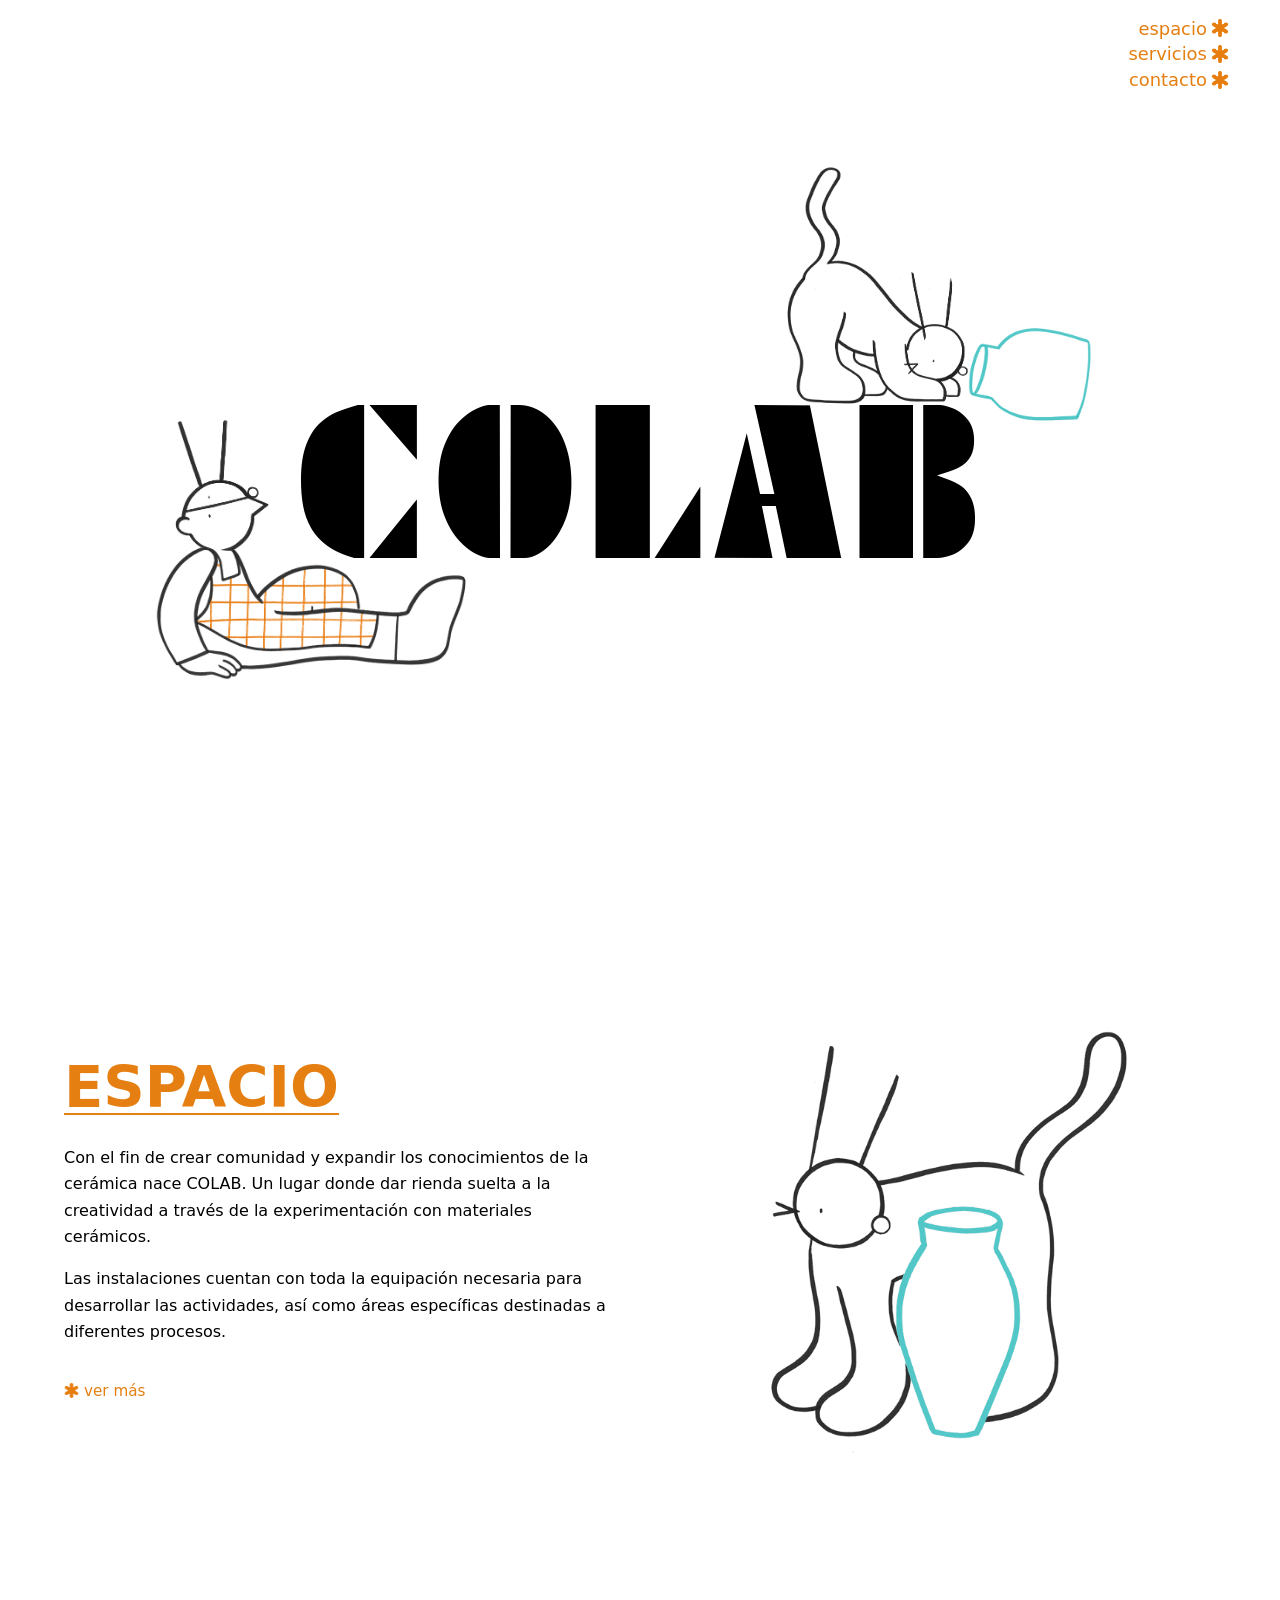
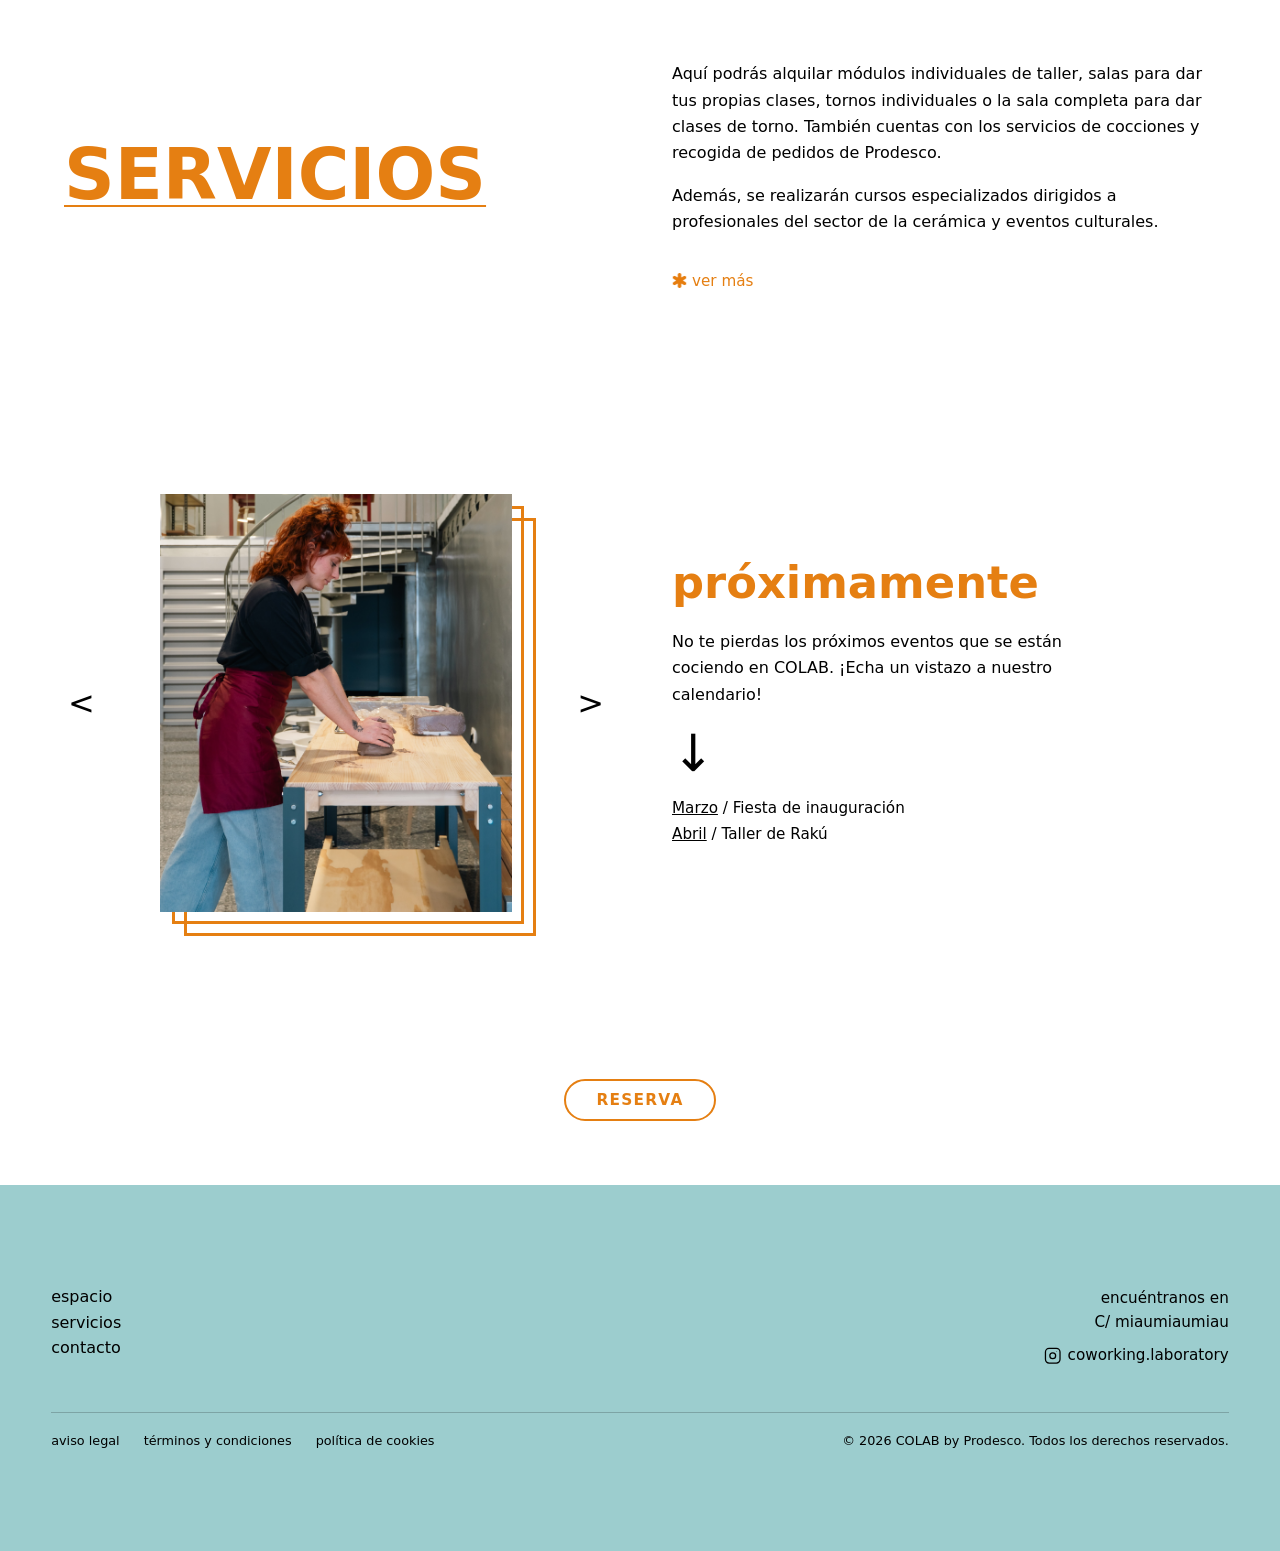
==== index.html @ 1be9f6cc "correcciones pequeñas" ====
<!DOCTYPE html>
<html lang="es">
<head>
    <meta charset="UTF-8">
    <meta name="viewport" content="width=device-width, initial-scale=1.0">
    <meta name="author" content="CoworkingLaboratorio">
    <meta name="description"
          content="COLAB — Espacio de coworking cerámico en el que crear comunidad, aprender y experimentar con materiales cerámicos.">
    <meta name="keywords"
          content="coworking, cerámica, taller, espacio creativo, COLAB, Prodesco, cursos cerámica, torno, rakú">
    <link rel="preload" href="./estilos/fonts/Futurebk.ttf" as="font" type="font/ttf" crossorigin>
    <link rel="stylesheet" href="estilos/styles.css">
    <title>COLAB — Coworking Cerámico</title>
</head>
<body>


<!-- *********************************************************
     HERO
     ********************************************************* -->
<header class="hero">

    <!-- * Nav arriba derecha -->
    <nav class="main-nav" aria-label="Navegación principal">
        <a href="#espacio">
            espacio
            <span class="icono-links" aria-hidden="true">
          <img class="icono-links-normal" src="multi/asterisconaranja.svg" alt="">
          <img class="icono-links-hover" src="multi/azul_def_asterisco.svg" alt="">
        </span>
        </a>
        <a href="#servicios">
            servicios
            <span class="icono-links" aria-hidden="true">
          <img class="icono-links-normal" src="multi/asterisconaranja.svg" alt="">
          <img class="icono-links-hover" src="multi/azul_def_asterisco.svg" alt="">
        </span>
        </a>
        <a href="contacto.html">
            contacto
            <span class="icono-links" aria-hidden="true">
          <img class="icono-links-normal" src="multi/asterisconaranja.svg" alt="">
          <img class="icono-links-hover" src="multi/azul_def_asterisco.svg" alt="">
        </span>
        </a>
    </nav>

    <!-- * SVG principal: texto + ilustraciones en un único sistema de coordenadas.
           Todo escala junto como una imagen, nada se desalinea entre pantallas.
           viewBox="0 -30 1400 710" define el espacio de coordenadas del diseño. -->
    <div class="hero-stage">
        <svg class="hero-svg"
             viewBox="0 0 1400 710"
             xmlns="http://www.w3.org/2000/svg"
             xmlns:xlink="http://www.w3.org/1999/xlink"
             role="img"
             aria-label="COLAB — Coworking Cerámico">

            <defs>
                <!-- * clipPath del texto
                       SVG incluye métricas completas de fuente en su caja (espacio fantasma).
                       Este rect recorta solo la zona visible de las letras mayúsculas.
                       Si el texto se corta por arriba: bajar y="290"
                       Si el texto se corta por abajo:  aumentar height="210" -->
                <clipPath id="texto-clip">
                    <rect x="260" y="290" width="890" height="210"/>
                </clipPath>
            </defs>

            <!-- * Ilustración hombre (izquierda)
                   Mover:   x = horizontal, y = vertical
                   Tamaño:  width — el height se calcula: height = width / 1.16
                            (ratio original del SVG: 788px ancho / 678px alto = 1.16)
                   Ejemplo al 70% del tamaño actual: width="301" height="259" -->
            <image href="multi/ILUS MAIN.svg"
                   x="80" y="300"
                   width="430" height="370"
                   preserveAspectRatio="xMinYMin meet"/>

            <!-- * Ilustración gato (derecha)
                   Mover:   x = horizontal, y = vertical
                   Tamaño:  width — el height se calcula: height = width / 1.10
                            (ratio original del SVG: 825px ancho / 747px alto = 1.10)
                   Ejemplo al 70% del tamaño actual: width="280" height="253" -->
            <image href="multi/ILUS MAIN GATO.svg"
                   x="880" y="-20"
                   width="400" height="362"
                   preserveAspectRatio="xMinYMin meet"/>

            <!-- * Texto COLAB
                   Mover horizontal: cambiar x
                   Mover vertical:   cambiar y (es la baseline, no el borde superior)
                   Tamaño:           cambiar font-size (y ajustar y proporcionalmente)
                   Si modificas posición o tamaño, actualiza también el clipPath de arriba -->
            <text class="hero-svg-text"
                  x="270" y="490"
                  font-family="FutureBK, sans-serif"
                  font-size="240"
                  letter-spacing="8"
                  fill="#000000"
                  text-anchor="start"
                  clip-path="url(#texto-clip)">COLAB
            </text>

        </svg>
    </div>

</header>


<main>

    <!-- *********************************************************
         ESPACIO
         ********************************************************* -->
    <section id="espacio" class="section section-espacio">
        <div class="section-inner">

            <!-- * Columna de texto -->
            <div class="col-texto">
                <h2 class="titulo-seccion">ESPACIO</h2>
                <p>
                    Con el fin de crear comunidad y expandir los conocimientos de la cerámica nace COLAB.
                    Un lugar donde dar rienda suelta a la creatividad a través de la experimentación
                    con materiales cerámicos.
                </p>
                <p>
                    Las instalaciones cuentan con toda la equipación necesaria para desarrollar las
                    actividades, así como áreas específicas destinadas a diferentes procesos.
                </p>
                <div class="link-ver-mas">
            <span class="link-ver-mas-icono" aria-hidden="true">
              <img src="multi/asterisconaranja.svg" alt="">
            </span>
                    <a href="#">
                        <span class="link-ver-mas-texto">ver más</span>
                    </a>
                </div>
            </div>

            <!-- * Columna de imagen -->
            <div class="col-imagen">
                <img src="multi/ILUS ESPACIO.svg" alt="Ilustración del espacio COLAB">
            </div>

        </div>
    </section>


    <!-- *********************************************************
         SERVICIOS
         ********************************************************* -->
    <section id="servicios" class="section section-servicios">
        <div class="section-inner">

            <!-- * Título grande a la izquierda -->
            <div class="col-titulo-grande">
                <h2 class="titulo-seccion">SERVICIOS</h2>
            </div>

            <!-- * Texto a la derecha -->
            <div class="col-texto">
                <p>
                    Aquí podrás alquilar módulos individuales de taller, salas para dar tus propias
                    clases, tornos individuales o la sala completa para dar clases de torno. También
                    cuentas con los servicios de cocciones y recogida de pedidos de Prodesco.
                </p>
                <p>
                    Además, se realizarán cursos especializados dirigidos a profesionales del sector
                    de la cerámica y eventos culturales.
                </p>
                <div class="link-ver-mas">
            <span class="link-ver-mas-icono" aria-hidden="true">
              <img src="multi/asterisconaranja.svg" alt="">
            </span>
                    <a href="#">
                        <span class="link-ver-mas-texto">ver más</span>
                    </a>
                </div>
            </div>

        </div>
    </section>


    <!-- *********************************************************
         PROXIMAMENTE / CALENDARIO
         ********************************************************* -->
    <section id="calendario" class="section section-proximamente">
        <div class="section-inner">

            <!-- * Slider de fotos con marcos naranjas -->
            <div class="proximamente-media">
                <div class="proximamente-slider">

                    <!-- * Marcos decorativos detras de la foto -->
                    <div class="slider-frame slider-frame--1" aria-hidden="true"></div>
                    <div class="slider-frame slider-frame--2" aria-hidden="true"></div>

                    <!-- * Fotos del slider: añadir o quitar <div class="slide"> para más imágenes
                           La primera lleva "slide--active" para que se muestre al cargar -->
                    <div class="proximamente-track" role="region" aria-label="Galería de imágenes">
                        <div class="slide slide--active">
                            <img src="multi/DSC02735.JPG" alt="Espacio COLAB — fotografía 1">
                        </div>
                        <div class="slide">
                            <img src="multi/DSC02740.JPG" alt="Espacio COLAB — fotografía 2">
                        </div>
                        <div class="slide">
                            <img src="multi/DSC02772.JPG" alt="Espacio COLAB — fotografía 3">
                        </div>
                    </div>
                </div>

                <!-- * Flechas de navegación del slider -->
                <button class="proximamente-arrow proximamente-arrow-left"
                        id="prevSlide"
                        aria-label="Imagen anterior">&lt;
                </button>
                <button class="proximamente-arrow proximamente-arrow-right"
                        id="nextSlide"
                        aria-label="Imagen siguiente">&gt;
                </button>
            </div>

            <!-- * Texto y lista de eventos -->
            <div class="proximamente-content">
                <h2>próximamente</h2>
                <p>
                    No te pierdas los próximos eventos que se están cociendo en COLAB.
                    ¡Echa un vistazo a nuestro calendario!
                </p>
                <div class="proximamente-down-arrow" aria-hidden="true">↓</div>
                <!-- * Lista de eventos: añadir <li> para nuevos eventos -->
                <ul class="proximamente-lista">
                    <li><a href="#">Marzo</a> / Fiesta de inauguración</li>
                    <li><a href="#">Abril</a> / Taller de Rakú</li>
                </ul>
            </div>

        </div>
    </section>

    <!-- * Botón de reserva — aparece centrado debajo de la sección próximamente -->
    <div class="btn-reserva-wrap">
        <a href="#" class="btn-reserva">RESERVA</a>
    </div>


    <!-- *********************************************************
         FOOTER
         ********************************************************* -->
    <footer id="contacto" class="section footer-top">

        <!-- * Fila superior: nav izquierda, contacto derecha -->
        <div class="footer-top-inner">

            <!-- * Nav -->
            <nav class="footer-nav" aria-label="Navegación footer">
                <a href="espacio.html">espacio</a>
                <a href="#servicios">servicios</a>
                <a href="contacto.html">contacto</a>
            </nav>

            <!-- * Contacto: dirección + instagram con icono -->
            <div class="footer-contact">
                <p>encuéntranos en<br>C/ miaumiaumiau</p>
                <!-- * Enlace de instagram con icono SVG inline -->
                <a href="https://instagram.com/coworking.laboratory"
                   class="footer-instagram"
                   target="_blank"
                   rel="noopener noreferrer"
                   aria-label="Instagram de COLAB">
                    <svg viewBox="0 0 24 24" fill="none" stroke="currentColor"
                         stroke-width="1.75" stroke-linecap="round" stroke-linejoin="round"
                         aria-hidden="true">
                        <rect x="2" y="2" width="20" height="20" rx="5" ry="5"/>
                        <circle cx="12" cy="12" r="4"/>
                        <circle cx="17.5" cy="6.5" r="0.5" fill="currentColor" stroke="none"/>
                    </svg>
                    coworking.laboratory
                </a>
            </div>

        </div>

        <!-- * Legal — el año lo rellena el JS automáticamente -->
        <div class="footer-legal">
            <a href="#">aviso legal</a>
            <a href="#">términos y condiciones</a>
            <a href="#">política de cookies</a>
            <p class="footer-copyright">© <span class="year"></span> COLAB by Prodesco. Todos los derechos reservados.
            </p>
        </div>

    </footer>

</main>

<script src="scripts/script.js"></script>
</body>
</html>

<!--

RESPONSIVE!!!!!!!!!!!!!!!!!!!!!
OPTIMIZAR CODIGO
AJUSTAR TAMAÑOSs
DESAPARECER EL MENU HASTA EL PRIMER CLIC
CORREGIR FUENTES (WOFF2 Y WFOFF)
CORREGIR TEXTOS
PALABRAS CLAVE DE METADATOS
ALTS PARA FOTOS 
REVISAR CODIGO

-->
---- estilos/styles.css ----
/* *********************************************************
   VARIABLES
   Cambiar un valor aquí lo actualiza en toda la web.
   ********************************************************* */
:root {
    /* Colores principales */
    --c-naranja: #E57F12;
    --c-azul: #9CCDCE;
    --c-negro: #000000;
    --c-blanco: #ffffff;

    /* Tipografía */
    --font-base: system-ui, -apple-system, BlinkMacSystemFont, "Segoe UI", sans-serif;
    --font-display: "FutureBK", sans-serif;

    /* Espaciado de secciones
       clamp(mínimo, preferido, máximo)
       El valor preferido en vw hace que escale suavemente con la pantalla */
    --section-pad-v: clamp(4rem, 8vw, 9rem);
    --section-pad-h: clamp(1.5rem, 4vw, 6vw);

    /* Gap entre columnas dentro de las secciones */
    --section-gap: clamp(2rem, 5vw, 5rem);

    /* Punto de ruptura en el que las columnas se apilan.
       Cuando cada columna no puede tener 28rem de ancho, se apilan solas.
       Cambiar este valor ajusta cuándo ocurre el cambio de layout. */
    --col-break: 28rem;

    /* Transiciones */
    --trans: 0.35s ease;
    --trans-fast: 0.2s ease;
}


/* *********************************************************
   FUENTES
   ********************************************************* */
@font-face {
    font-family: "FutureBK";
    src: url("fonts/Futurebk.ttf") format("truetype");
    font-weight: 400;
    font-style: normal;
    font-display: swap;
}


/* *********************************************************
   RESET / BASE
   ********************************************************* */
*, *::before, *::after {
    box-sizing: border-box;
    margin: 0;
    padding: 0;
}

html {
    scroll-behavior: smooth;
    font-size: 16px;
}

body {
    font-family: var(--font-base);
    color: var(--c-negro);
    background: var(--c-blanco);
    overflow-x: hidden;
    -webkit-font-smoothing: antialiased;
}

img {
    display: block;
    max-width: 100%;
    height: auto;
}

ul {
    list-style: none;
}

a {
    text-decoration: none;
    color: inherit;
}

button {
    font-family: inherit;
    cursor: pointer;
    border: none;
    background: none;
}


/* *********************************************************
   SCROLLBAR
   Funciona en Chrome/Edge/Safari. Firefox usa scrollbar-color.
   ********************************************************* */
::-webkit-scrollbar {
    width: 6px;
}

::-webkit-scrollbar-track {
    background: var(--c-blanco);
}

::-webkit-scrollbar-thumb {
    background: var(--c-naranja);
    border-radius: 99px;
}

::-webkit-scrollbar-thumb:hover {
    background: var(--c-azul);
}

/* * Firefox */
html {
    scrollbar-width: thin;
    scrollbar-color: var(--c-naranja) var(--c-blanco);
}

/* *********************************************************
   HERO
   ********************************************************* */

/* * Contenedor principal: ocupa toda la pantalla y centra el stage */
.hero {
    position: relative;
    width: 100%;
    min-height: 100vh;
    min-height: 100svh;
    background: var(--c-blanco);
    display: flex;
    align-items: center;
    justify-content: center;
    overflow: hidden;
}

/* * Stage: define el tamaño del conjunto texto + ilustraciones.
     aspect-ratio forzado al contenido visual real (no al viewBox completo)
     para que no haya espacio vacío arriba/abajo.
     Las ilustraciones sobresalen con overflow: visible. */
.hero-stage {
    width: min(90vw, calc(90vh * (1400 / 690)));
    aspect-ratio: 1400 / 690;
    position: relative;
    overflow: visible;
}

/* * SVG: ocupa todo el stage.
     height: 100% + position absolute para que no añada altura de layout.
     overflow: visible para que gato y hombre sobresalgan del stage. */
.hero-svg {
    display: block;
    width: 100%;
    height: 100%;
    position: absolute;
    top: 0;
    left: 0;
    overflow: visible;
}

/* * Las ilustraciones no capturan eventos del ratón */
.hero-svg image {
    pointer-events: none;
}

/* * Hover solo sobre el texto COLAB */
.hero-svg-text {
    transition: fill var(--trans);
    cursor: default;
    pointer-events: all;
}

.hero-svg-text:hover {
    fill: var(--c-naranja);
}


/* * Nav arriba derecha */
.main-nav {
    position: absolute;
    top: clamp(1.25rem, 2.5vw, 2.5rem);
    right: clamp(1rem, 2.5vw, 2.5rem);
    display: flex;
    flex-direction: column;
    align-items: flex-end;
    gap: 0.3rem;
    font-size: clamp(0.85rem, 1.4vw, 1.2rem);
    z-index: 20;
}

/* Nav del index: fixed, idéntico al esp-header de espacio.html
   esp-header: padding clamp(0.6rem,1.4vw,1.1rem) clamp(1.5rem,4vw,5vw)
   align-items:center en el flex parent centra verticalmente */
.hero .main-nav {
    position: absolute;
    top: 0;
    right: 0;
    /* Misma altura que esp-header */
    min-height: clamp(4rem, 7vw, 6.5rem);
    /* Mismo padding lateral que esp-header */
    padding-right: clamp(1.5rem, 4vw, 5vw);
    /* Padding vertical igual al esp-header para centrar igual */
    padding-top: clamp(0.6rem, 1.4vw, 1.1rem);
    padding-bottom: clamp(0.6rem, 1.4vw, 1.1rem);
    /* Centrar los enlaces en el eje vertical del contenedor */
    justify-content: center;
}

.main-nav a {
    display: inline-flex;
    align-items: center;
    gap: 0.25rem;
    color: var(--c-naranja);
    white-space: nowrap;
    transition: color var(--trans-fast);
}

.main-nav a:hover {
    color: var(--c-azul);
}

/* * Iconos asterisco del nav: naranja en reposo, azul en hover */
.icono-links {
    display: inline-flex;
    align-items: center;
}

.icono-links img,
.link-ver-mas-icono img {
    width: 1em;
    height: 1em;
}

.icono-links .icono-links-normal {
    display: inline-block;
}

.icono-links .icono-links-hover {
    display: none;
}

.main-nav a:hover .icono-links-normal {
    display: none;
}

.main-nav a:hover .icono-links-hover {
    display: inline-block;
}


/* *********************************************************
   SECCIONES — layout base compartido
   ********************************************************* */

/* * Padding vertical y horizontal que escala suavemente con la pantalla */
.section {
    padding: var(--section-pad-v) var(--section-pad-h);
}

/* * Contenedor interno: dos columnas en escritorio, una en móvil.
     flex-wrap hace que las columnas se apilen solas cuando no caben. */
.section-inner {
    max-width: 72rem;
    margin: 0 auto;
    display: flex;
    flex-wrap: wrap;
    gap: var(--section-gap);
    align-items: center;
    justify-content: center;
}

/* * Columna de texto: flex-basis var(--col-break) hace que en escritorio
     ocupe la mitad y en móvil ocupe todo el ancho automáticamente.
     min-width: 0 evita desbordamiento con contenido largo. */
.col-texto {
    flex: 1 1 var(--col-break);
    min-width: 0;
    display: flex;
    flex-direction: column;
    justify-content: center;
    cursor: default;
}

/* * Columna de imagen: mismo comportamiento que col-texto */
.col-imagen {
    flex: 1 1 var(--col-break);
    min-width: 0;
    display: flex;
    justify-content: center;
    align-items: center;
}

/* * Título naranja subrayado — escala entre móvil y escritorio */
.titulo-seccion {
    color: var(--c-naranja);
    font-size: clamp(2rem, 4.5vw, 4.5rem);
    font-weight: 600;
    text-transform: uppercase;
    text-decoration: underline;
    text-decoration-thickness: 0.15rem;
    text-underline-offset: 0.4rem;
    margin: 0 0 clamp(1rem, 2.5vw, 1.75rem);
    line-height: 1;
}

/* * Párrafos: mínimo legible en móvil, máximo cómodo en escritorio */
.col-texto p {
    margin: 0 0 clamp(0.6rem, 1.5vw, 1rem);
    line-height: 1.65;
    font-size: clamp(1rem, 1.15vw, 1.1rem);
}

/* * Enlace "ver más" con icono asterisco */
.link-ver-mas {
    display: inline-flex;
    align-items: center;
    gap: 0.3rem;
    margin-top: clamp(0.75rem, 2vw, 1.25rem);
    font-size: clamp(0.95rem, 1.1vw, 1.05rem);
}

.link-ver-mas a {
    color: inherit;
}

.link-ver-mas-texto {
    color: var(--c-naranja);
    transition: text-decoration var(--trans-fast);
}

.link-ver-mas-texto:hover {
    text-decoration: underline;
}


/* *********************************************************
   SECCION ESPACIO
   ********************************************************* */

/* * La ilustración escala con la pantalla sin deformarse */
.section-espacio .col-imagen img {
    width: 100%;
    max-width: clamp(18rem, 40vw, 34rem);
    height: auto;
    object-fit: contain;
}


/* *********************************************************
   SECCION SERVICIOS
   ********************************************************* */

/* * En escritorio: título izquierda y texto derecha a la misma altura */
.section-servicios .section-inner {
    align-items: stretch;
}

/* * Columna del título grande */
.col-titulo-grande {
    flex: 1 1 var(--col-break);
    min-width: 0;
    display: flex;
    align-items: center;
    justify-content: flex-start;
}

/* * En servicios el título puede ser más grande y no lleva margin-bottom */
.col-titulo-grande .titulo-seccion {
    margin: 0;
    font-size: clamp(2.5rem, 5.5vw, 5.5rem);
}


/* *********************************************************
   SECCION PROXIMAMENTE
   ********************************************************* */
.section-proximamente .section-inner {
    align-items: center;
}

/* * Columna del slider: espacio lateral para las flechas */
.proximamente-media {
    position: relative;
    display: flex;
    justify-content: center;
    align-items: center;
    padding: 0 clamp(2rem, 4vw, 3.5rem);
    flex: 1 1 var(--col-break);
    min-width: 0;
}

/* * El slider escala con la pantalla pero mantiene su proporción */
.proximamente-slider {
    position: relative;
    width: 100%;
    max-width: clamp(16rem, 38vw, 22rem);
    aspect-ratio: 320 / 380;
}

/* * Marcos naranjas: los offsets escalan para no sobresalir en móvil */
.slider-frame {
    position: absolute;
    inset: 0;
    border: 0.1875rem solid var(--c-naranja);
    background: transparent;
    z-index: 1;
}

.slider-frame--1 {
    transform: translate(clamp(0.4rem, 1vw, 0.75rem), clamp(0.4rem, 1vw, 0.75rem));
}

.slider-frame--2 {
    transform: translate(clamp(0.8rem, 2vw, 1.5rem), clamp(0.8rem, 2vw, 1.5rem));
}

/* * Track: contenedor de los slides */
.proximamente-track {
    position: absolute;
    inset: 0;
    z-index: 2;
    overflow: hidden;
    background: var(--c-blanco);
}

/* * Slide: inactivo por defecto, visible con --active */
.slide {
    position: absolute;
    inset: 0;
    opacity: 0;
    transform: translateX(1.5rem);
    transition: opacity 0.4s ease, transform 0.4s ease;
}

.slide--active {
    opacity: 1;
    transform: translateX(0);
}

.slide img {
    width: 100%;
    height: 100%;
    object-fit: cover;
}

/* * Flechas de navegación */
.proximamente-arrow {
    position: absolute;
    top: 50%;
    transform: translateY(-50%);
    font-size: clamp(1.25rem, 2.5vw, 2rem);
    line-height: 1;
    z-index: 10;
    padding: 0.25rem;
    color: var(--c-negro);
    transition: color var(--trans-fast);
}

.proximamente-arrow:hover {
    color: var(--c-naranja);
}

.proximamente-arrow-left {
    left: 0;
}

.proximamente-arrow-right {
    right: 0;
}

/* * Columna de texto */
.proximamente-content {
    flex: 1 1 var(--col-break);
    min-width: 0;
    display: flex;
    flex-direction: column;
    justify-content: center;
    align-items: flex-start;
    cursor: default;
}

.proximamente-content h2 {
    text-transform: lowercase;
    color: var(--c-naranja);
    font-size: clamp(1.75rem, 3.5vw, 3rem);
    font-weight: 700;
    margin: 0 0 clamp(0.75rem, 2vw, 1.25rem);
}

.proximamente-content p {
    max-width: 26rem;
    margin: 0 0 clamp(0.75rem, 2vw, 1.25rem);
    line-height: 1.65;
    font-size: clamp(1rem, 1.15vw, 1.1rem);
}

.proximamente-down-arrow {
    font-size: clamp(2rem, 4vw, 3.5rem);
    margin: 0 0 clamp(0.75rem, 2vw, 1.25rem);
    line-height: 1;
}

.proximamente-lista {
    font-size: clamp(0.95rem, 1.1vw, 1.05rem);
}

.proximamente-lista li {
    margin-bottom: 0.5rem;
}

.proximamente-lista a {
    color: var(--c-negro);
    text-decoration: underline;
}


/* *********************************************************
   BOTON RESERVA
   ********************************************************* */

/* * Wrapper para centrar el botón entre secciones */
.btn-reserva-wrap {
    display: flex;
    justify-content: center;
    padding: clamp(2.5rem, 5vw, 4rem) var(--section-pad-h);
}

/* * Pill naranja con borde, hover a azul.
     Dentro del .hero queda posicionado en la parte superior central.
     También se puede usar en cualquier otra sección. */

.btn-reserva {
    display: inline-flex;
    align-items: center;
    justify-content: center;
    padding: 0.65em 2em;
    border: 2px solid var(--c-naranja);
    border-radius: 99px;
    color: var(--c-naranja);
    font-family: var(--font-base);
    font-size: clamp(0.85rem, 1.2vw, 1rem);
    font-weight: 600;
    letter-spacing: 0.08em;
    text-transform: uppercase;
    white-space: nowrap;
    cursor: pointer;
    transition: color var(--trans), border-color var(--trans), background var(--trans);
    background: transparent;
    text-decoration: none;
}

.btn-reserva:hover {
    color: var(--c-azul);
    border-color: var(--c-azul);
    background: transparent;
}

/* *********************************************************
   FOOTER
   ********************************************************* */
.footer-top {
    background: var(--c-azul);
    color: var(--c-negro);
}

/* * Fila superior: nav izquierda, contacto derecha */
.footer-top-inner {
    display: flex;
    flex-wrap: wrap;
    justify-content: space-between;
    align-items: flex-start;
    gap: clamp(2rem, 5vw, 4rem);
    margin-bottom: clamp(2rem, 4vw, 3rem);
}

/* * Nav del footer en columna */
.footer-nav {
    display: flex;
    flex-direction: column;
    gap: 0.4rem;
    font-size: clamp(1rem, 1.2vw, 1.15rem);
}

.footer-nav a {
    color: var(--c-negro);
    text-transform: lowercase;
    transition: opacity var(--trans-fast);
}

.footer-nav a:hover {
    color: var(--c-blanco);
}

/* * Bloque de contacto: dirección + instagram */
.footer-contact {
    display: flex;
    flex-direction: column;
    align-items: flex-end;
    gap: 0.75rem;
}

.footer-contact p {
    margin: 0;
    font-size: clamp(0.95rem, 1.1vw, 1.1rem);
    line-height: 1.55;
    text-align: right;
}

/* * Fila de instagram con icono */
.footer-instagram {
    display: inline-flex;
    align-items: center;
    gap: 0.4rem;
    font-size: clamp(0.95rem, 1.1vw, 1.1rem);
    color: var(--c-negro);
    transition: opacity var(--trans-fast);
    text-decoration: none;
}

.footer-instagram:hover {
    color: var(--c-blanco);
}

.footer-instagram svg {
    width: 1.15em;
    height: 1.15em;
    flex-shrink: 0;
}

/* * Legal: links y copyright en línea con separador superior */
.footer-legal {
    display: flex;
    flex-wrap: wrap;
    gap: clamp(0.5rem, 2vw, 1.5rem);
    align-items: center;
    font-size: clamp(0.8rem, 1vw, 0.9rem);
    padding-top: clamp(0.75rem, 2vw, 1.25rem);
    border-top: 1px solid rgba(0, 0, 0, 0.2);
}

.footer-legal a {
    color: var(--c-negro);
    transition: opacity var(--trans-fast);
}

.footer-legal a:hover {
    color: var(--c-blanco);
}

/* * Copyright: empuja hacia la derecha en escritorio */
.footer-copyright {
    margin-left: auto;
}


/* *********************************************************
   RESPONSIVE
   ********************************************************* */

/* * Tablet (max 768px)
     Las columnas ya se apilan solas gracias a flex-wrap y --col-break.
     Solo ajustamos lo que no se adapta automáticamente. */
@media (max-width: 768px) {

    /* * Proximamente: slider debajo del texto */
    .section-proximamente .section-inner {
        flex-direction: column-reverse;
    }

    .proximamente-media,
    .proximamente-content {
        width: 100%;
    }

    .proximamente-media {
        justify-content: center;
    }

    /* * Slider más ancho en tablet porque ocupa toda la columna */
    .proximamente-slider {
        max-width: clamp(18rem, 55vw, 26rem);
    }

    /* * Contacto alineado a la izquierda en tablet */
    .footer-contact {
        align-items: flex-start;
    }

    .footer-contact p {
        text-align: left;
    }

    /* * Copyright en su propia línea */
    .footer-copyright {
        margin-left: 0;
        width: 100%;
    }
}

/* * Movil (max 480px) */
@media (max-width: 480px) {

    /* * Hero */
    .hero-stage {
        width: 95vw;
    }

    /* * Nav */
    .main-nav {
        font-size: clamp(0.75rem, 3.5vw, 0.9rem);
        top: 0.75rem;
        right: 0.75rem;
        gap: 0.2rem;
    }

    .icono-links img,
    .link-ver-mas-icono img {
        width: 0.8em;
        height: 0.8em;
    }

    /* * Slider casi todo el ancho en móvil */
    .proximamente-slider {
        max-width: 80vw;
    }

    /* * Footer legal en columna */
    .footer-legal {
        flex-direction: column;
        align-items: flex-start;
        gap: 0.4rem;
    }

    .footer-copyright {
        margin-left: 0;
    }

    .footer-contact {
        align-items: flex-start;
    }

    .footer-contact p {
        text-align: left;
    }
}

/* * Movil muy pequeño (max 360px) */
@media (max-width: 360px) {
    .hero-stage {
        width: 97vw;
    }
}
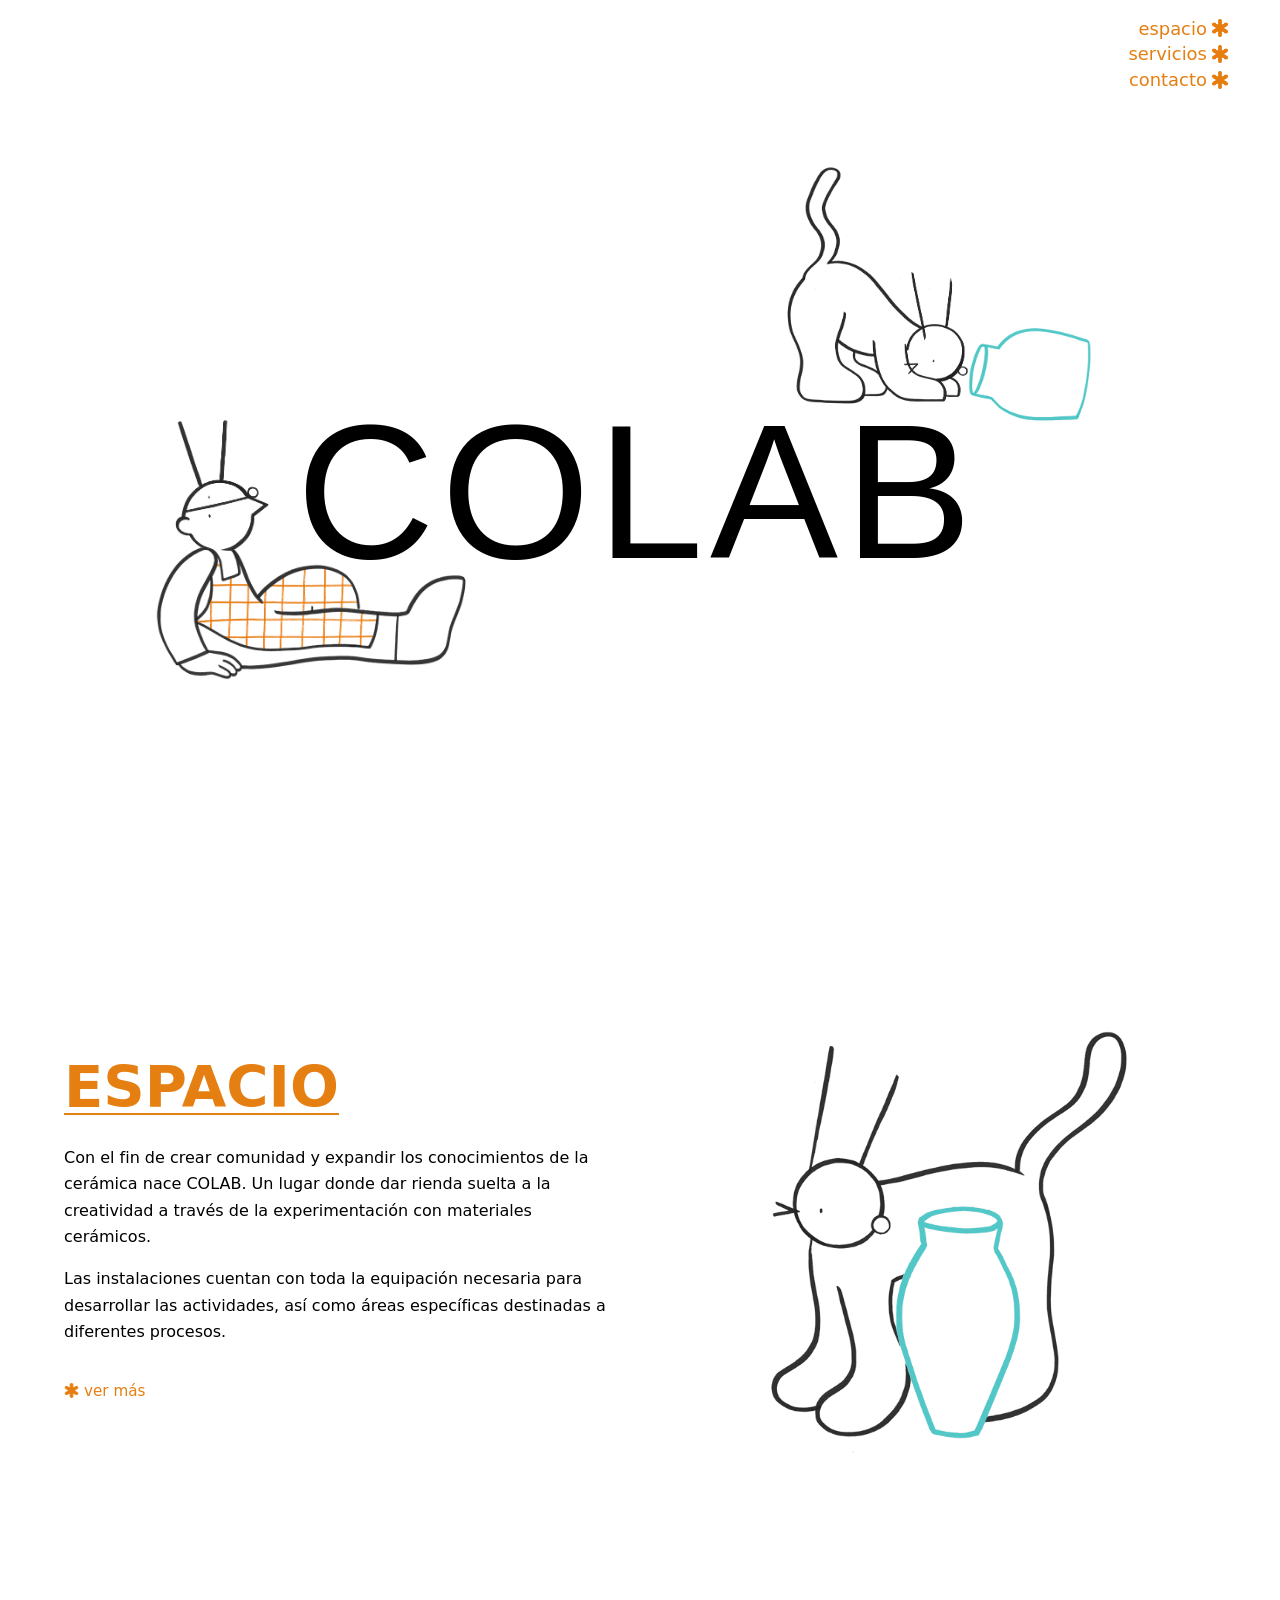
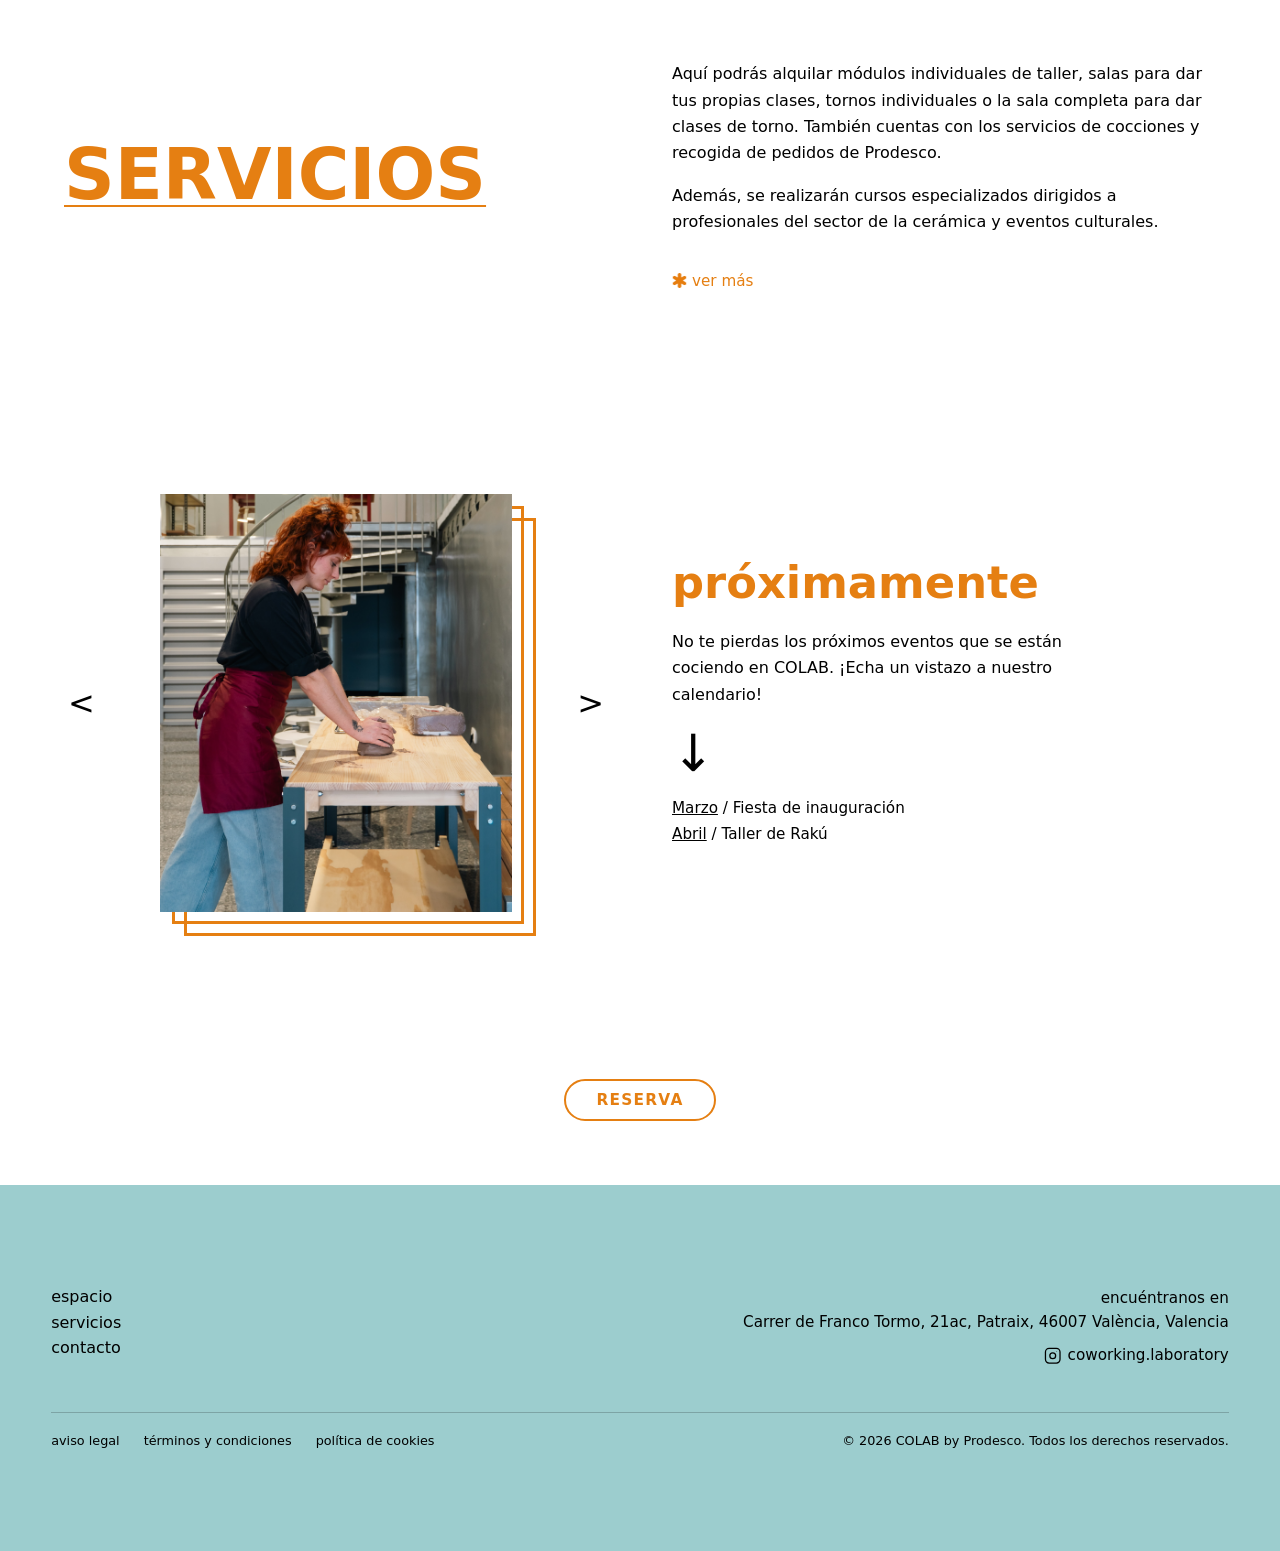
==== commit 0f3f1faa: "alksjdkajs" ====
--- a/index.html
+++ b/index.html
@@ -8,7 +8,7 @@
           content="COLAB — Espacio de coworking cerámico en el que crear comunidad, aprender y experimentar con materiales cerámicos.">
     <meta name="keywords"
           content="coworking, cerámica, taller, espacio creativo, COLAB, Prodesco, cursos cerámica, torno, rakú">
-    <link rel="preload" href="./estilos/fonts/Futurebk.ttf" as="font" type="font/ttf" crossorigin>
+    <link rel="preload" href="fonts/Futurebk.ttf" as="font" type="font/ttf" crossorigin>
     <link rel="stylesheet" href="estilos/styles.css">
     <title>COLAB — Coworking Cerámico</title>
 </head>
@@ -94,7 +94,7 @@
                    Si modificas posición o tamaño, actualiza también el clipPath de arriba -->
             <text class="hero-svg-text"
                   x="270" y="490"
-                  font-family="FutureBK, sans-serif"
+                  font-family="Futurebk, sans-serif"
                   font-size="240"
                   letter-spacing="8"
                   fill="#000000"
@@ -264,7 +264,7 @@
 
             <!-- * Contacto: dirección + instagram con icono -->
             <div class="footer-contact">
-                <p>encuéntranos en<br>C/ miaumiaumiau</p>
+                <p>encuéntranos en<br><a href="https://maps.app.goo.gl/PqAtMPgG8r34Rif7A">Carrer de Franco Tormo, 21ac, Patraix, 46007 València, Valencia</a></p>
                 <!-- * Enlace de instagram con icono SVG inline -->
                 <a href="https://instagram.com/coworking.laboratory"
                    class="footer-instagram"
--- a/estilos/styles.css
+++ b/estilos/styles.css
@@ -38,7 +38,7 @@
    ********************************************************* */
 @font-face {
     font-family: "FutureBK";
-    src: url("fonts/Futurebk.ttf") format("truetype");
+    src: url("7/fonts/Futurebk.ttf") format("truetype");
     font-weight: 400;
     font-style: normal;
     font-display: swap;
@@ -606,6 +606,10 @@
     text-align: right;
 }
 
+.footer-contact p:hover{
+  color: var(--c-blanco);
+}
+
 /* * Fila de instagram con icono */
 .footer-instagram {
     display: inline-flex;
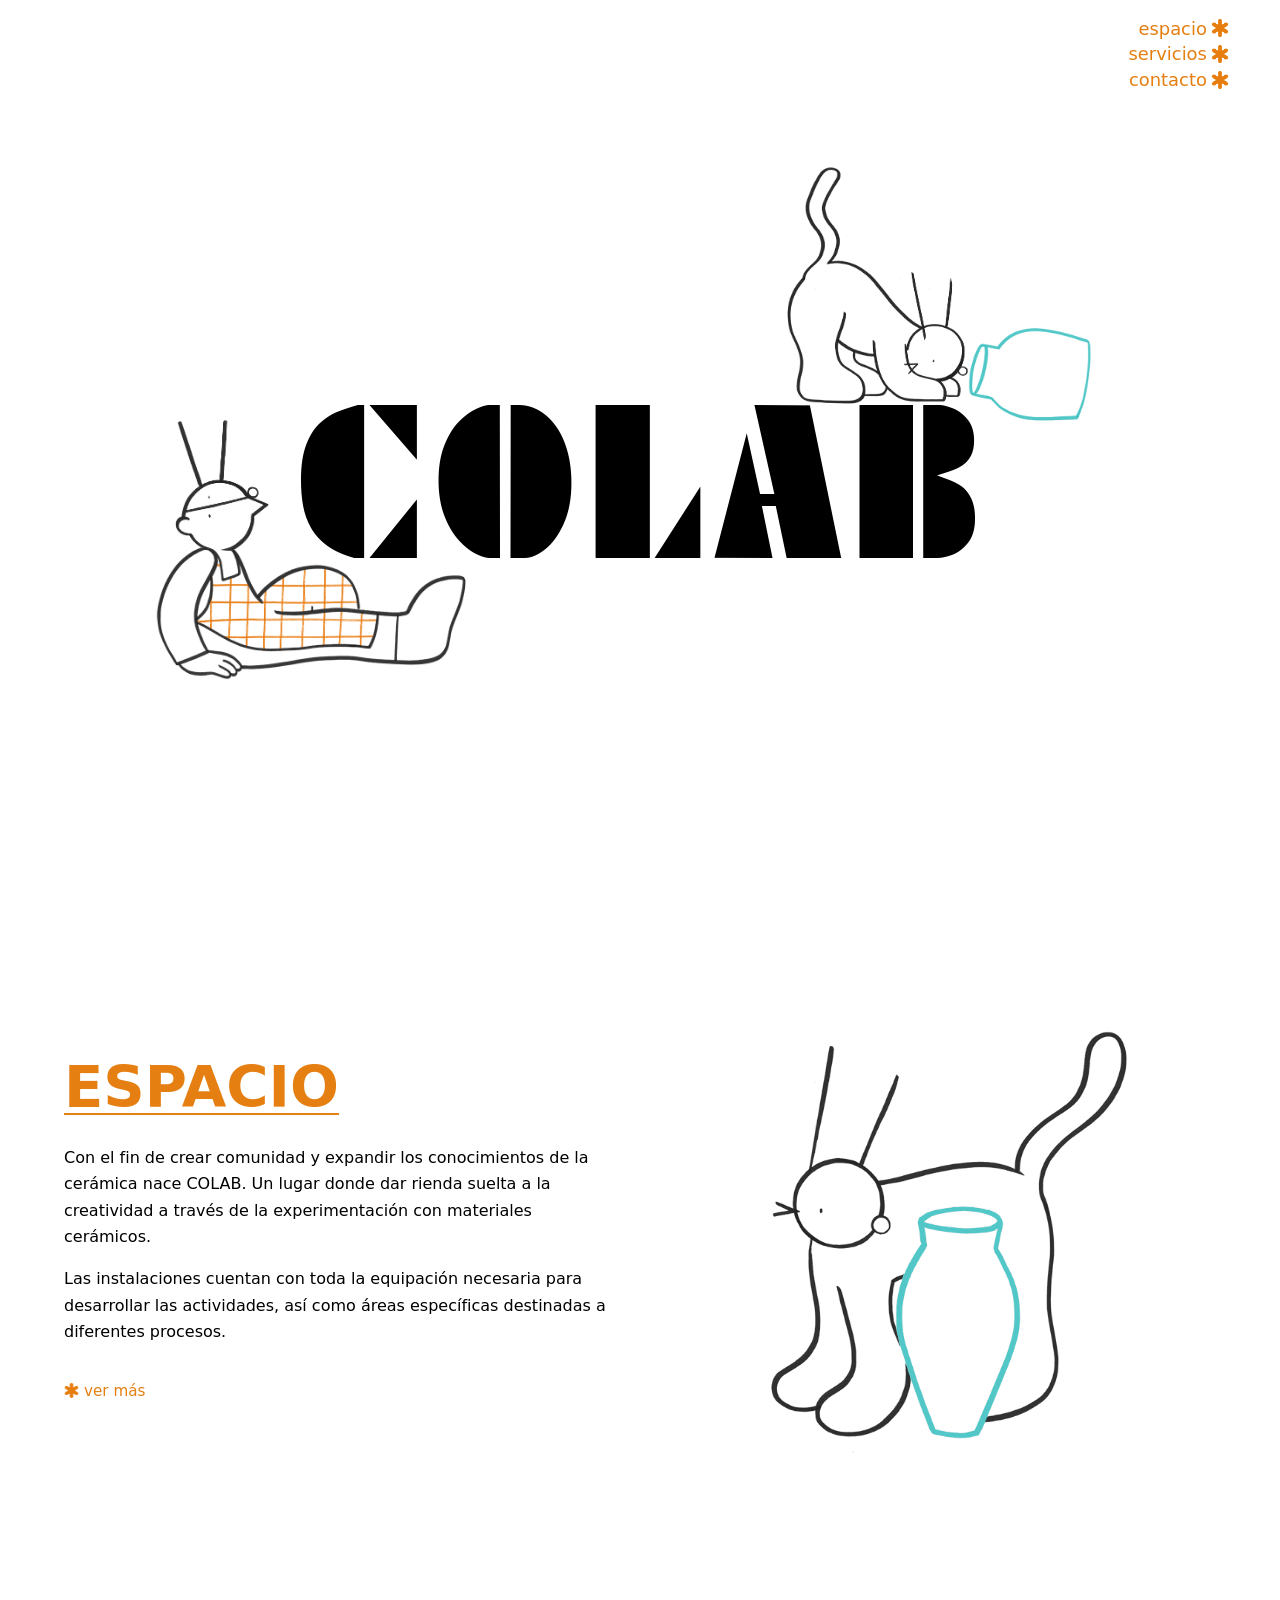
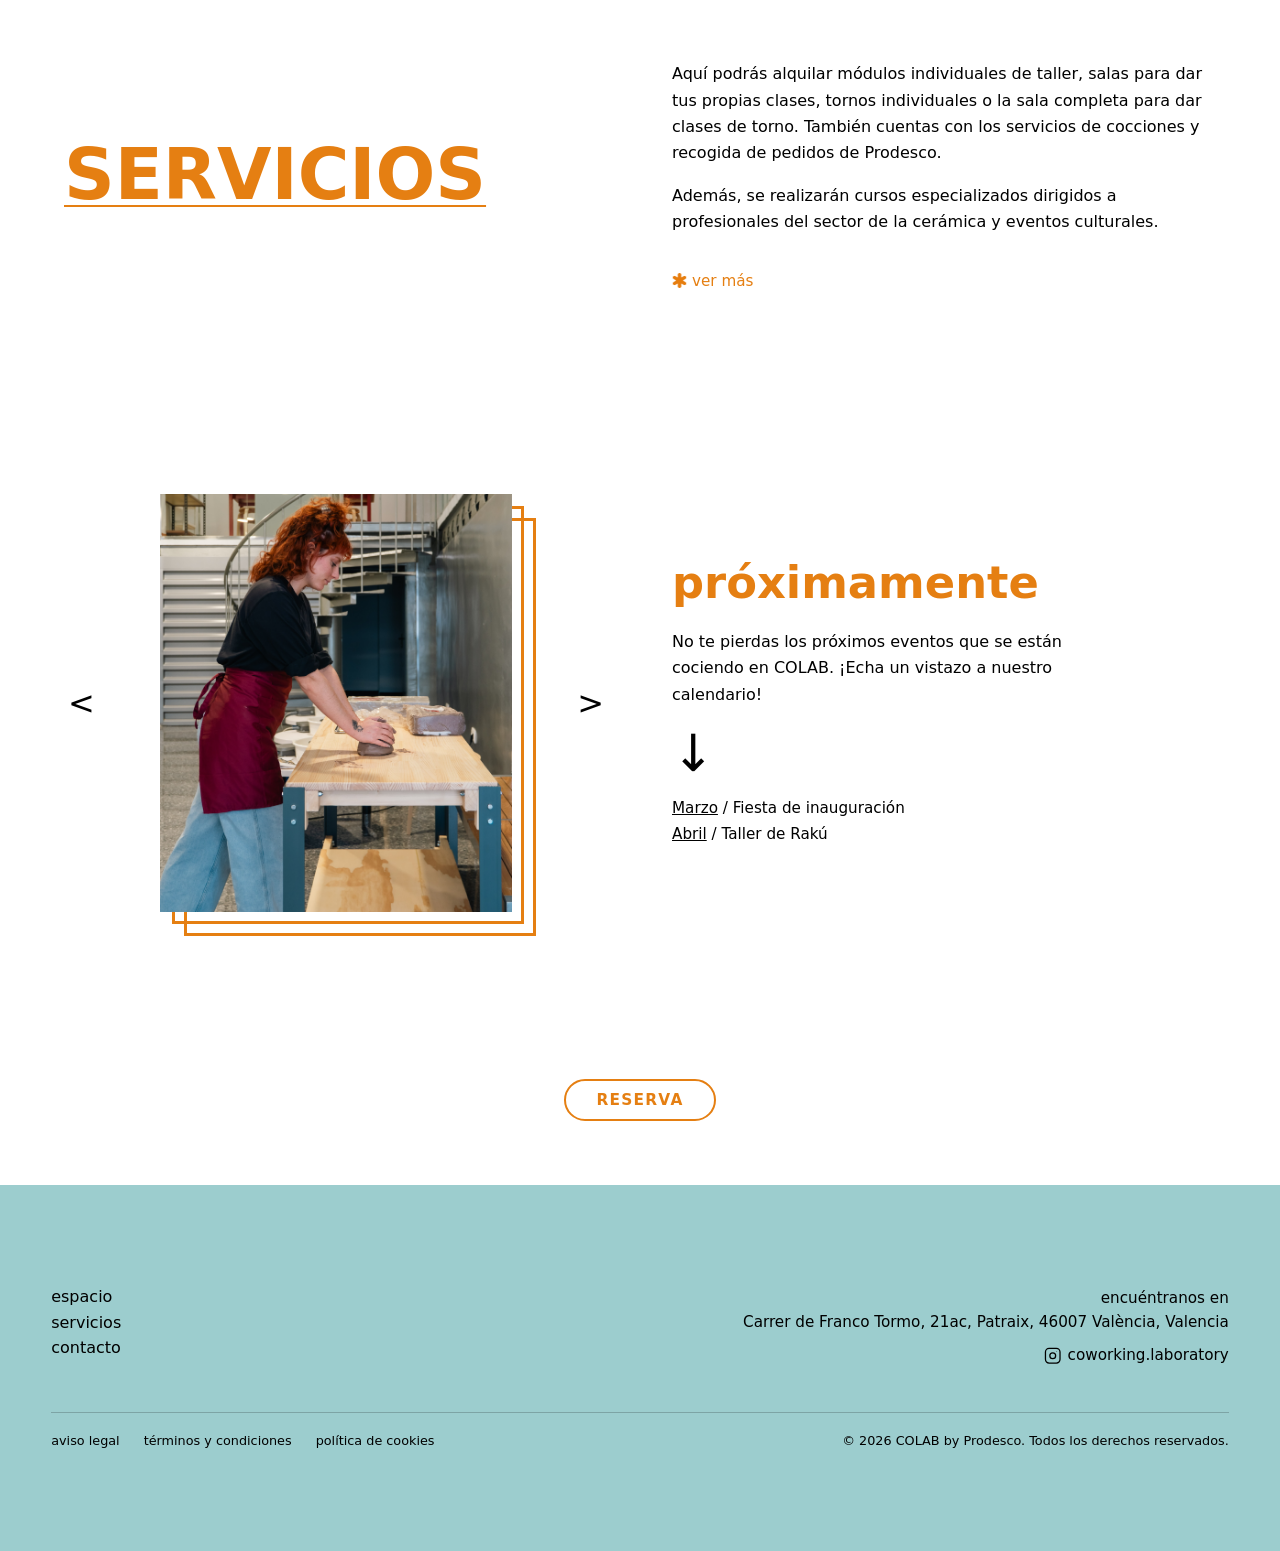
==== commit bb1be589: "correccion fuente" ====
--- a/index.html
+++ b/index.html
@@ -5,7 +5,7 @@
     <meta name="viewport" content="width=device-width, initial-scale=1.0">
     <meta name="author" content="CoworkingLaboratorio">
     <meta name="description"
-          content="COLAB — Espacio de coworking cerámico en el que crear comunidad, aprender y experimentar con materiales cerámicos.">
+          content="COLAB — Espacio de coworking cerámico en el que crear comunidad, aprender y experimentar con materiales cerámicos."> 
     <meta name="keywords"
           content="coworking, cerámica, taller, espacio creativo, COLAB, Prodesco, cursos cerámica, torno, rakú">
     <link rel="preload" href="fonts/Futurebk.ttf" as="font" type="font/ttf" crossorigin>
@@ -94,7 +94,7 @@
                    Si modificas posición o tamaño, actualiza también el clipPath de arriba -->
             <text class="hero-svg-text"
                   x="270" y="490"
-                  font-family="Futurebk, sans-serif"
+                  font-family="FutureBK, sans-serif"
                   font-size="240"
                   letter-spacing="8"
                   fill="#000000"
--- a/estilos/styles.css
+++ b/estilos/styles.css
@@ -38,7 +38,7 @@
    ********************************************************* */
 @font-face {
     font-family: "FutureBK";
-    src: url("7/fonts/Futurebk.ttf") format("truetype");
+    src: url("/fonts/Futurebk.ttf") format("truetype");
     font-weight: 400;
     font-style: normal;
     font-display: swap;
@@ -165,6 +165,7 @@
 
 /* * Hover solo sobre el texto COLAB */
 .hero-svg-text {
+    font-family: var(--font-display); /* "FutureBK", sans-serif */
     transition: fill var(--trans);
     cursor: default;
     pointer-events: all;
@@ -188,7 +189,7 @@
     z-index: 20;
 }
 
-/* Nav del index: fixed, idéntico al esp-header de espacio.html
+/* Nav del index: absolute, idéntico al esp-header de espacio.html
    esp-header: padding clamp(0.6rem,1.4vw,1.1rem) clamp(1.5rem,4vw,5vw)
    align-items:center en el flex parent centra verticalmente */
 .hero .main-nav {
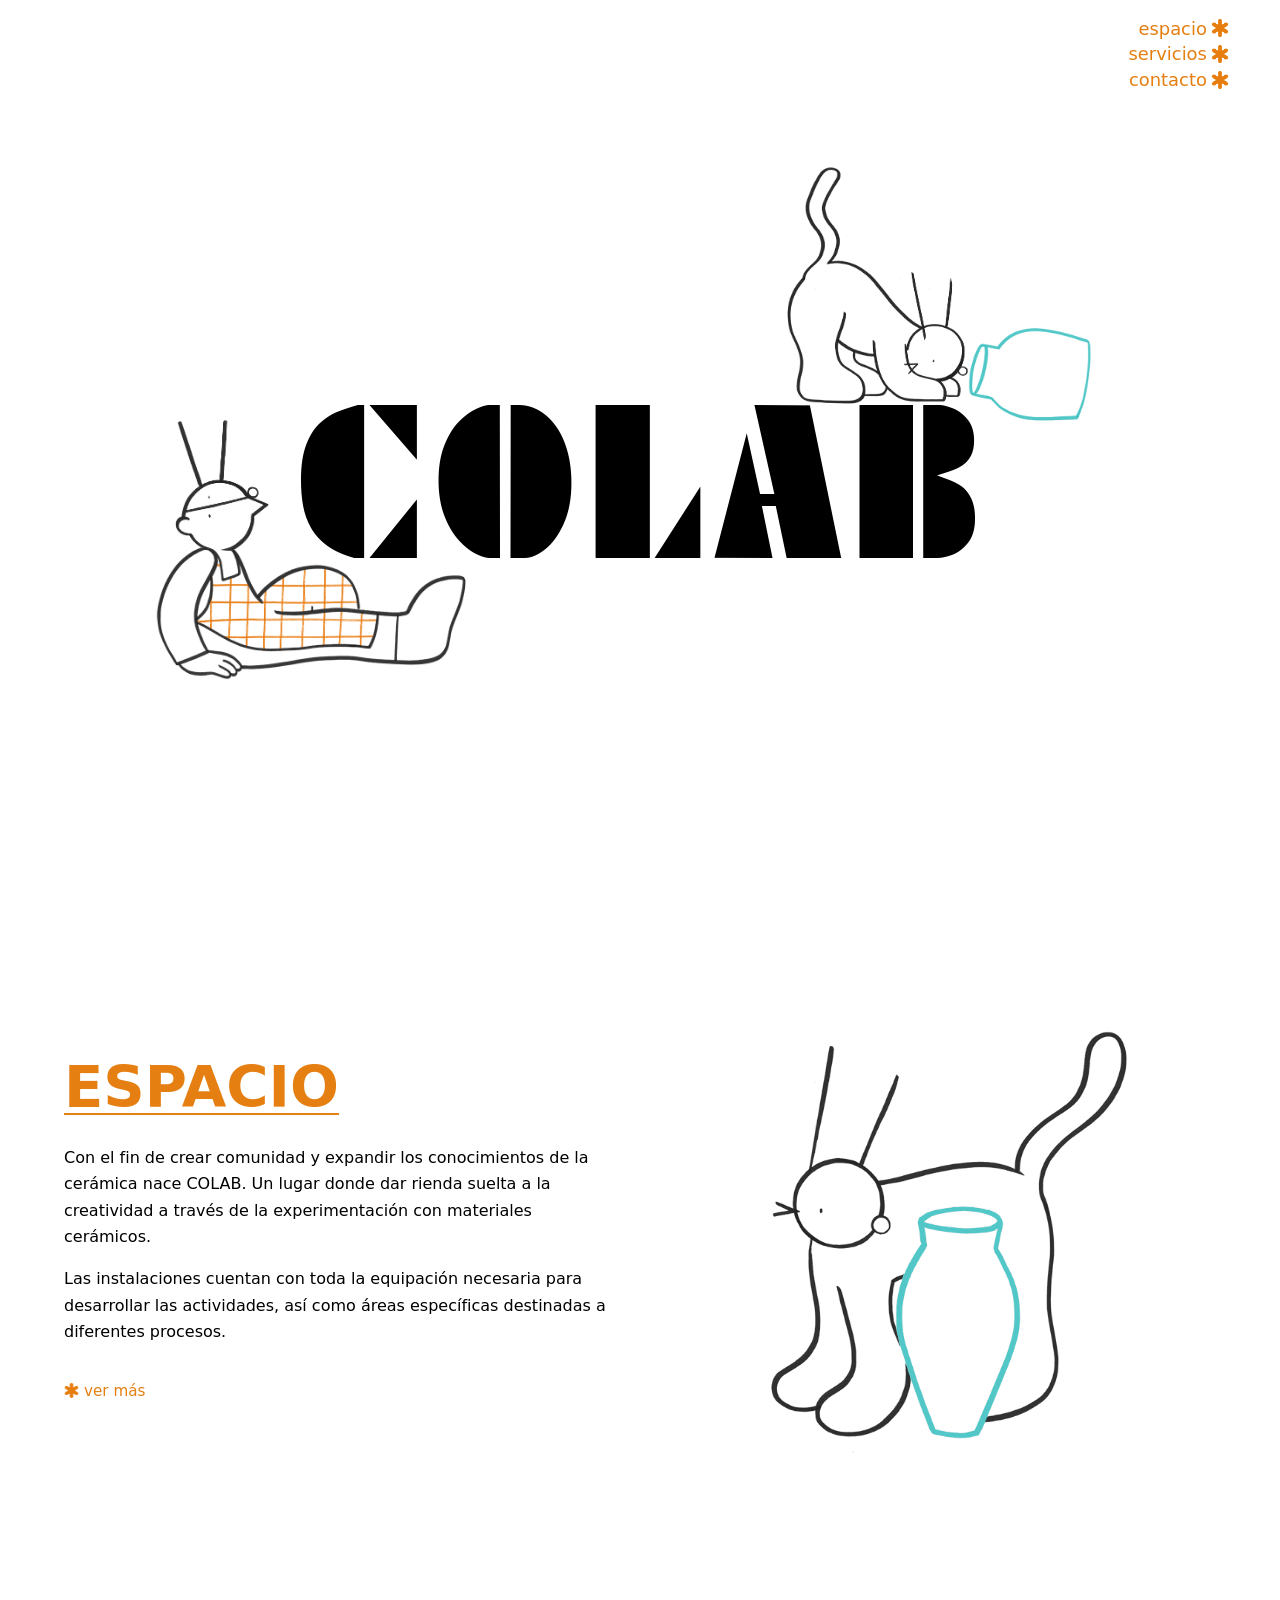
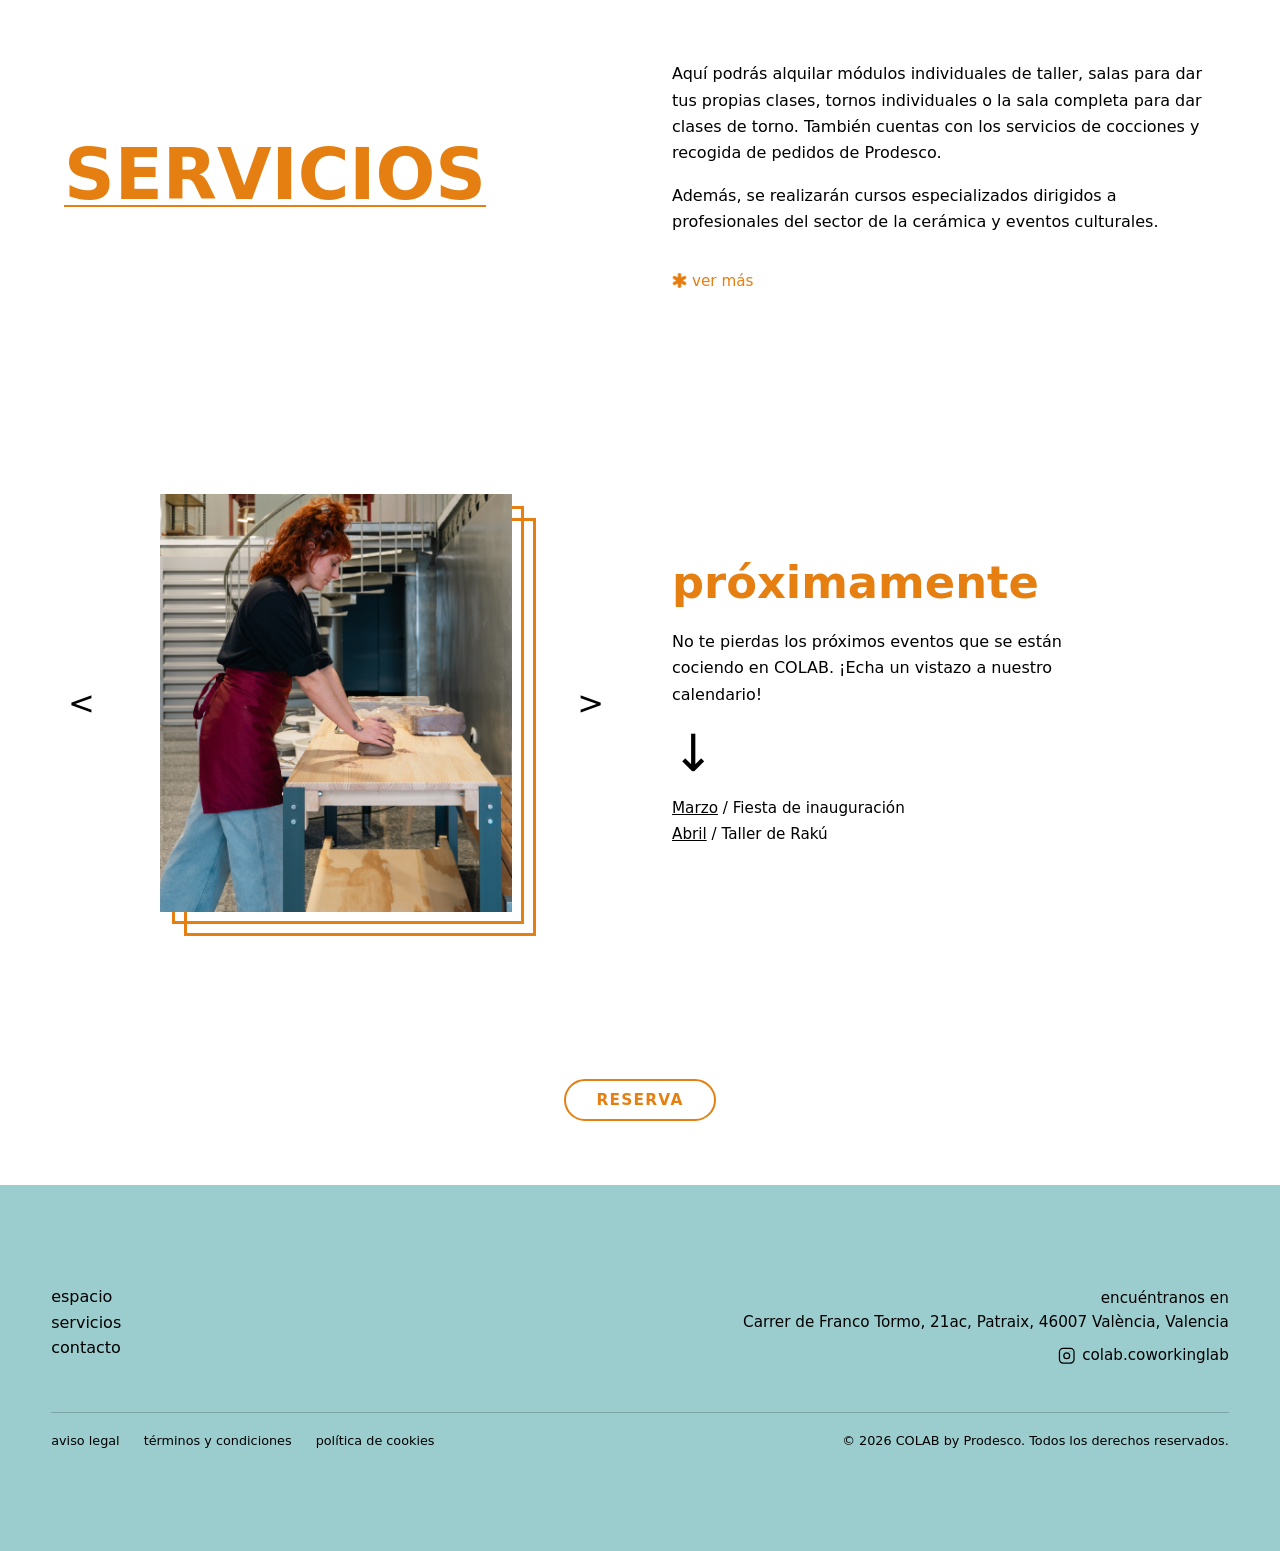
==== commit 65258700: "instagram corregido" ====
--- a/index.html
+++ b/index.html
@@ -266,7 +266,7 @@
             <div class="footer-contact">
                 <p>encuéntranos en<br><a href="https://maps.app.goo.gl/PqAtMPgG8r34Rif7A">Carrer de Franco Tormo, 21ac, Patraix, 46007 València, Valencia</a></p>
                 <!-- * Enlace de instagram con icono SVG inline -->
-                <a href="https://instagram.com/coworking.laboratory"
+                <a href="https://instagram.com/colab.coworkinglab"
                    class="footer-instagram"
                    target="_blank"
                    rel="noopener noreferrer"
@@ -278,7 +278,7 @@
                         <circle cx="12" cy="12" r="4"/>
                         <circle cx="17.5" cy="6.5" r="0.5" fill="currentColor" stroke="none"/>
                     </svg>
-                    coworking.laboratory
+                    colab.coworkinglab
                 </a>
             </div>
 
